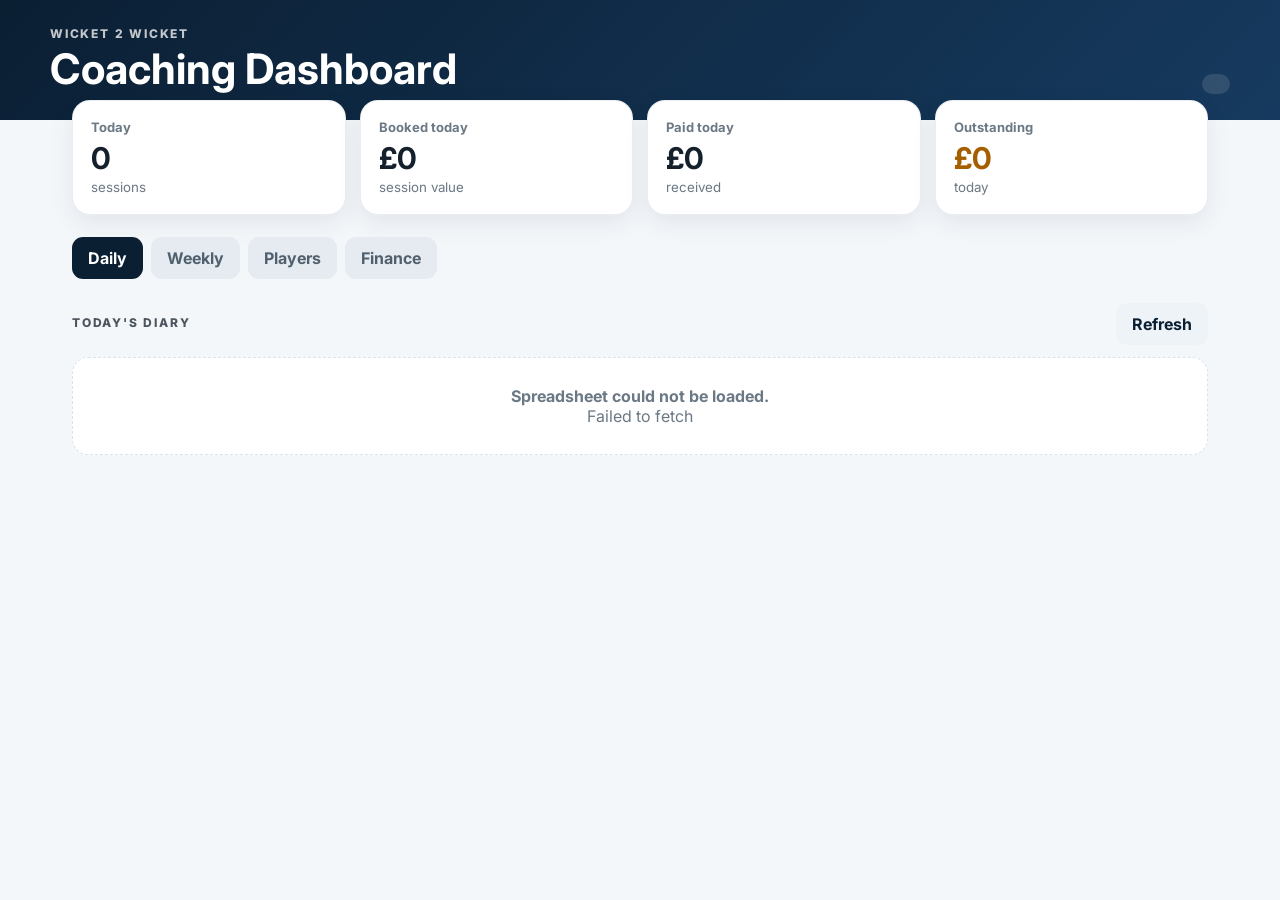
==== index.html @ f8f6a66c "Add files via upload" ====
<!DOCTYPE html>
<html lang="en">
<head>
  <meta charset="UTF-8" />
  <meta name="viewport" content="width=device-width, initial-scale=1.0" />
  <meta name="theme-color" content="#0b1f33" />
  <title>W2W Coaching</title>
  <link rel="preconnect" href="https://fonts.googleapis.com">
  <link rel="preconnect" href="https://fonts.gstatic.com" crossorigin>
  <link href="https://fonts.googleapis.com/css2?family=Inter:wght@400;500;600;700;800&display=swap" rel="stylesheet">
  <link rel="stylesheet" href="styles.css" />
</head>
<body>
  <header class="topbar">
    <div>
      <p class="eyebrow">WICKET 2 WICKET</p>
      <h1>Coaching Dashboard</h1>
    </div>
    <div class="today-pill" id="todayLabel"></div>
  </header>

  <main class="shell">
    <section class="stats-grid">
      <article class="stat-card"><span>Today</span><strong id="todaySessions">0</strong><small>sessions</small></article>
      <article class="stat-card"><span>Booked today</span><strong id="todayBooked">£0</strong><small>session value</small></article>
      <article class="stat-card"><span>Paid today</span><strong id="todayPaid">£0</strong><small>received</small></article>
      <article class="stat-card warning"><span>Outstanding</span><strong id="todayOutstanding">£0</strong><small>today</small></article>
    </section>

    <nav class="tabs" aria-label="Dashboard sections">
      <button class="tab active" data-view="day">Daily</button>
      <button class="tab" data-view="week">Weekly</button>
      <button class="tab" data-view="players">Players</button>
      <button class="tab" data-view="finance">Finance</button>
    </nav>

    <section id="dayView" class="view active">
      <div class="section-heading">
        <div><p class="eyebrow">TODAY'S DIARY</p><h2 id="dayHeading"></h2></div>
        <button class="ghost" id="refreshBtn">Refresh</button>
      </div>
      <div id="dayBookings" class="booking-list"></div>
    </section>

    <section id="weekView" class="view">
      <div class="section-heading"><div><p class="eyebrow">WEEKLY VIEW</p><h2>This week's coaching</h2></div></div>
      <div id="weekSummary" class="week-summary"></div>
      <div id="weekBookings" class="week-days"></div>
    </section>

    <section id="playersView" class="view">
      <div class="section-heading"><div><p class="eyebrow">PLAYER DATABASE</p><h2>Coaching notes</h2></div></div>
      <input id="playerSearch" class="search" placeholder="Search player..." />
      <div id="playersList" class="player-grid"></div>
    </section>

    <section id="financeView" class="view">
      <div class="section-heading"><div><p class="eyebrow">COACHING INCOME</p><h2>Money tracker</h2></div></div>
      <div class="finance-grid">
        <article class="money-card"><span>This week</span><strong id="weekIncome">£0</strong><small id="weekPaid"></small></article>
        <article class="money-card"><span>This month</span><strong id="monthIncome">£0</strong><small id="monthPaid"></small></article>
        <article class="money-card"><span>This year</span><strong id="yearIncome">£0</strong><small id="yearPaid"></small></article>
        <article class="money-card"><span>Outstanding</span><strong id="allOutstanding">£0</strong><small>unpaid bookings</small></article>
      </div>
      <div class="panel">
        <h3>Monthly income</h3>
        <div id="incomeBars" class="bars"></div>
      </div>
    </section>
  </main>

  <div class="modal" id="playerModal" aria-hidden="true">
    <div class="modal-card">
      <button class="modal-close" id="closeModal" aria-label="Close">×</button>
      <div id="playerModalContent"></div>
    </div>
  </div>

  <script src="config.js"></script>
  <script src="app.js"></script>
</body>
</html>
---- styles.css ----
:root{--navy:#0b1f33;--navy2:#163a5f;--sky:#eaf3fb;--green:#19734b;--amber:#a65f00;--red:#a63434;--ink:#14202b;--muted:#6b7885;--line:#dbe3ea;--white:#fff;--bg:#f4f7fa}
*{box-sizing:border-box}body{margin:0;font-family:Inter,system-ui,sans-serif;background:var(--bg);color:var(--ink)}button,input{font:inherit}.topbar{background:linear-gradient(135deg,var(--navy),var(--navy2));color:#fff;padding:26px max(20px,calc((100vw - 1180px)/2));display:flex;align-items:flex-end;justify-content:space-between;gap:20px}.topbar h1{margin:2px 0 0;font-size:clamp(26px,4vw,42px)}.eyebrow{margin:0;font-size:12px;font-weight:800;letter-spacing:.15em;opacity:.75}.today-pill{background:rgba(255,255,255,.12);padding:10px 14px;border-radius:999px;font-size:13px;font-weight:600}.shell{max-width:1180px;margin:auto;padding:22px}.stats-grid{display:grid;grid-template-columns:repeat(4,1fr);gap:14px;margin-top:-42px}.stat-card,.money-card,.panel{background:#fff;border:1px solid rgba(11,31,51,.08);border-radius:18px;box-shadow:0 8px 24px rgba(11,31,51,.08)}.stat-card{padding:18px}.stat-card span,.money-card span{display:block;color:var(--muted);font-size:13px;font-weight:700}.stat-card strong{display:block;font-size:30px;margin-top:5px}.stat-card small,.money-card small{color:var(--muted)}.stat-card.warning strong{color:var(--amber)}.tabs{display:flex;gap:8px;margin:22px 0;overflow:auto;padding-bottom:2px}.tab,.ghost{border:0;border-radius:11px;padding:11px 16px;font-weight:700;cursor:pointer}.tab{background:#e5ebf0;color:#50606f}.tab.active{background:var(--navy);color:#fff}.ghost{background:#edf3f7;color:var(--navy)}.view{display:none}.view.active{display:block}.section-heading{display:flex;justify-content:space-between;align-items:center;margin:20px 0 12px}.section-heading h2{margin:4px 0 0;font-size:23px}.booking-list,.week-days{display:grid;gap:10px}.booking{background:#fff;border:1px solid var(--line);border-radius:16px;padding:15px;display:grid;grid-template-columns:80px 1fr auto;gap:14px;align-items:center}.time{font-size:18px;font-weight:800;color:var(--navy)}.booking h3{margin:0 0 4px;font-size:17px}.meta{color:var(--muted);font-size:13px}.fee{text-align:right}.fee strong{display:block;font-size:17px}.badge{display:inline-block;margin-top:5px;padding:5px 9px;border-radius:999px;font-size:11px;font-weight:800}.paid{background:#e4f4ec;color:var(--green)}.unpaid{background:#fff0df;color:var(--amber)}.week-summary{display:grid;grid-template-columns:repeat(3,1fr);gap:10px;margin-bottom:16px}.summary-chip{background:var(--sky);border-radius:14px;padding:13px}.summary-chip strong{display:block;font-size:20px}.day-block{margin-bottom:18px}.day-block h3{margin:0 0 8px}.search{width:100%;padding:13px 15px;border:1px solid var(--line);border-radius:12px;margin-bottom:14px;background:#fff}.player-grid{display:grid;grid-template-columns:repeat(3,1fr);gap:12px}.player-card{background:#fff;border:1px solid var(--line);border-radius:16px;padding:16px;cursor:pointer}.player-card:hover{border-color:#9ab0c4}.player-card h3{margin:0 0 8px}.player-card p{margin:5px 0;color:var(--muted);font-size:13px}.finance-grid{display:grid;grid-template-columns:repeat(4,1fr);gap:12px}.money-card{padding:18px}.money-card strong{display:block;font-size:29px;margin:6px 0}.panel{padding:18px;margin-top:15px}.panel h3{margin-top:0}.bars{display:flex;align-items:flex-end;gap:10px;height:230px;border-bottom:1px solid var(--line);padding-top:15px}.bar-wrap{flex:1;text-align:center;font-size:11px;color:var(--muted)}.bar{background:var(--navy2);border-radius:8px 8px 0 0;min-height:3px;margin-bottom:7px;position:relative}.bar-value{position:absolute;top:-21px;width:100%;font-size:10px;font-weight:700;color:var(--ink)}.empty{background:#fff;border:1px dashed var(--line);padding:28px;border-radius:16px;text-align:center;color:var(--muted)}.modal{position:fixed;inset:0;background:rgba(5,18,30,.6);display:none;place-items:center;padding:20px;z-index:20}.modal.open{display:grid}.modal-card{background:#fff;border-radius:20px;max-width:650px;width:100%;max-height:88vh;overflow:auto;padding:24px;position:relative}.modal-close{position:absolute;right:12px;top:8px;background:none;border:0;font-size:30px;cursor:pointer}.note{border-left:3px solid var(--navy2);padding:10px 12px;margin:10px 0;background:#f6f9fb;border-radius:0 10px 10px 0}.note small{color:var(--muted)}
@media(max-width:800px){.stats-grid,.finance-grid{grid-template-columns:repeat(2,1fr)}.player-grid{grid-template-columns:1fr 1fr}.today-pill{display:none}.stats-grid{margin-top:-20px}.booking{grid-template-columns:68px 1fr}.fee{grid-column:2;text-align:left}.week-summary{grid-template-columns:1fr 1fr 1fr}}
@media(max-width:520px){.shell{padding:14px}.topbar{padding:22px 16px 32px}.stats-grid{gap:8px}.stat-card{padding:14px}.stat-card strong{font-size:25px}.player-grid{grid-template-columns:1fr}.booking{padding:13px}.finance-grid{grid-template-columns:1fr 1fr}.bars{gap:5px}.bar-value{display:none}}
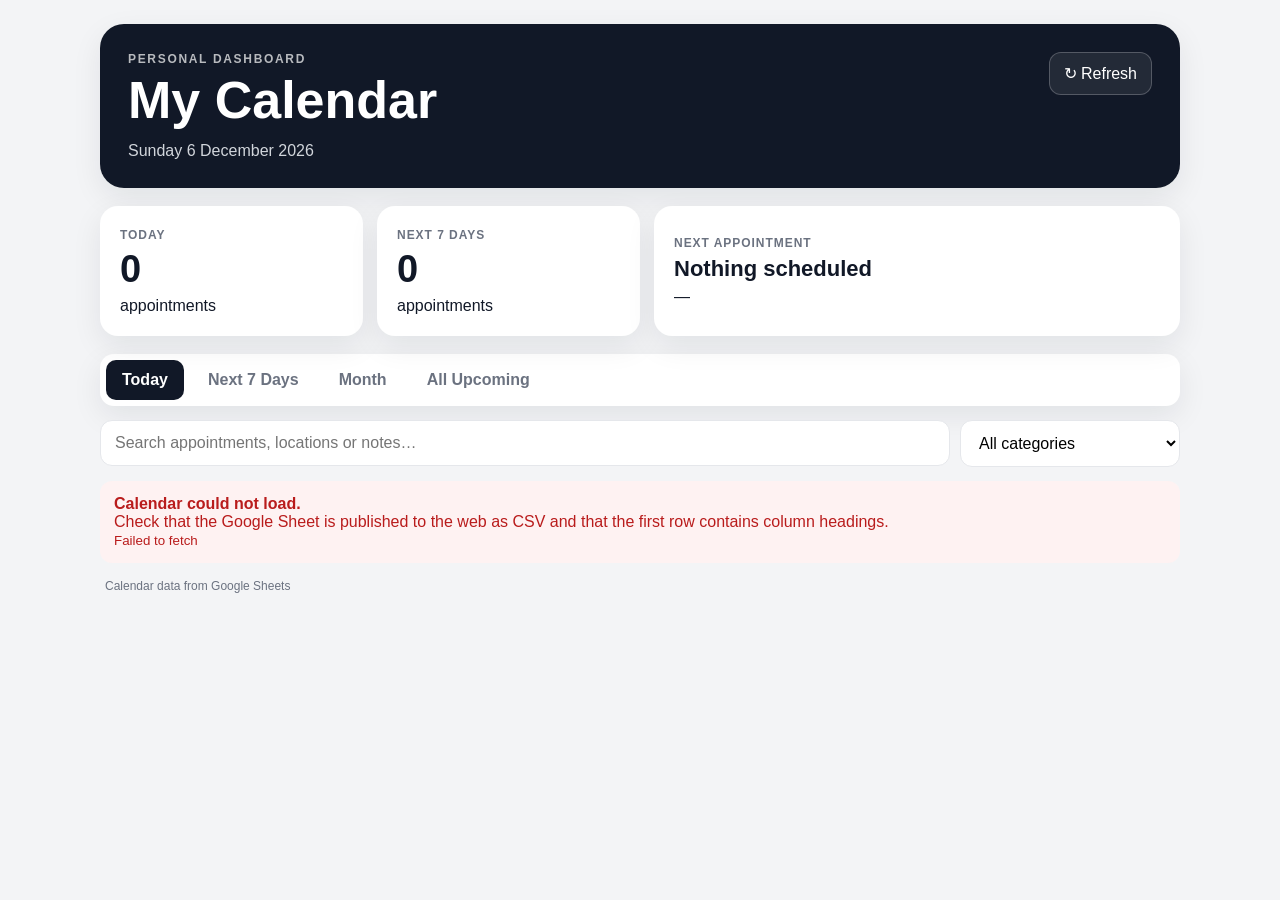
==== commit b6ce0349: "Add files via upload" ====
--- a/index.html
+++ b/index.html
@@ -1,82 +1,69 @@
-<!DOCTYPE html>
+<!doctype html>
 <html lang="en">
 <head>
-  <meta charset="UTF-8" />
-  <meta name="viewport" content="width=device-width, initial-scale=1.0" />
-  <meta name="theme-color" content="#0b1f33" />
-  <title>W2W Coaching</title>
-  <link rel="preconnect" href="https://fonts.googleapis.com">
-  <link rel="preconnect" href="https://fonts.gstatic.com" crossorigin>
-  <link href="https://fonts.googleapis.com/css2?family=Inter:wght@400;500;600;700;800&display=swap" rel="stylesheet">
-  <link rel="stylesheet" href="styles.css" />
+  <meta charset="utf-8">
+  <meta name="viewport" content="width=device-width, initial-scale=1">
+  <meta name="theme-color" content="#111827">
+  <title>My Calendar</title>
+  <link rel="stylesheet" href="styles.css">
 </head>
 <body>
-  <header class="topbar">
-    <div>
-      <p class="eyebrow">WICKET 2 WICKET</p>
-      <h1>Coaching Dashboard</h1>
-    </div>
-    <div class="today-pill" id="todayLabel"></div>
-  </header>
+  <div class="app-shell">
+    <header class="topbar">
+      <div>
+        <p class="eyebrow">PERSONAL DASHBOARD</p>
+        <h1>My Calendar</h1>
+        <p id="todayLabel" class="muted"></p>
+      </div>
+      <button id="refreshBtn" class="refresh-btn" type="button" aria-label="Refresh calendar">↻ Refresh</button>
+    </header>
 
-  <main class="shell">
-    <section class="stats-grid">
-      <article class="stat-card"><span>Today</span><strong id="todaySessions">0</strong><small>sessions</small></article>
-      <article class="stat-card"><span>Booked today</span><strong id="todayBooked">£0</strong><small>session value</small></article>
-      <article class="stat-card"><span>Paid today</span><strong id="todayPaid">£0</strong><small>received</small></article>
-      <article class="stat-card warning"><span>Outstanding</span><strong id="todayOutstanding">£0</strong><small>today</small></article>
-    </section>
+    <main>
+      <section class="stats" aria-label="Calendar summary">
+        <article class="stat-card">
+          <span class="stat-label">Today</span>
+          <strong id="todayCount">0</strong>
+          <span>appointments</span>
+        </article>
+        <article class="stat-card">
+          <span class="stat-label">Next 7 days</span>
+          <strong id="weekCount">0</strong>
+          <span>appointments</span>
+        </article>
+        <article class="stat-card next-card">
+          <span class="stat-label">Next appointment</span>
+          <strong id="nextTitle">Nothing scheduled</strong>
+          <span id="nextWhen">—</span>
+        </article>
+      </section>
 
-    <nav class="tabs" aria-label="Dashboard sections">
-      <button class="tab active" data-view="day">Daily</button>
-      <button class="tab" data-view="week">Weekly</button>
-      <button class="tab" data-view="players">Players</button>
-      <button class="tab" data-view="finance">Finance</button>
-    </nav>
+      <nav class="tabs" aria-label="Calendar views">
+        <button class="tab active" data-view="today">Today</button>
+        <button class="tab" data-view="week">Next 7 Days</button>
+        <button class="tab" data-view="month">Month</button>
+        <button class="tab" data-view="all">All Upcoming</button>
+      </nav>
 
-    <section id="dayView" class="view active">
-      <div class="section-heading">
-        <div><p class="eyebrow">TODAY'S DIARY</p><h2 id="dayHeading"></h2></div>
-        <button class="ghost" id="refreshBtn">Refresh</button>
-      </div>
-      <div id="dayBookings" class="booking-list"></div>
-    </section>
+      <section class="toolbar">
+        <label class="search-wrap">
+          <span class="sr-only">Search appointments</span>
+          <input id="searchInput" type="search" placeholder="Search appointments, locations or notes…">
+        </label>
+        <select id="categoryFilter" aria-label="Filter by category">
+          <option value="">All categories</option>
+        </select>
+      </section>
 
-    <section id="weekView" class="view">
-      <div class="section-heading"><div><p class="eyebrow">WEEKLY VIEW</p><h2>This week's coaching</h2></div></div>
-      <div id="weekSummary" class="week-summary"></div>
-      <div id="weekBookings" class="week-days"></div>
-    </section>
+      <section id="status" class="status">Loading calendar…</section>
+      <section id="calendarList" class="calendar-list" aria-live="polite"></section>
+    </main>
 
-    <section id="playersView" class="view">
-      <div class="section-heading"><div><p class="eyebrow">PLAYER DATABASE</p><h2>Coaching notes</h2></div></div>
-      <input id="playerSearch" class="search" placeholder="Search player..." />
-      <div id="playersList" class="player-grid"></div>
-    </section>
-
-    <section id="financeView" class="view">
-      <div class="section-heading"><div><p class="eyebrow">COACHING INCOME</p><h2>Money tracker</h2></div></div>
-      <div class="finance-grid">
-        <article class="money-card"><span>This week</span><strong id="weekIncome">£0</strong><small id="weekPaid"></small></article>
-        <article class="money-card"><span>This month</span><strong id="monthIncome">£0</strong><small id="monthPaid"></small></article>
-        <article class="money-card"><span>This year</span><strong id="yearIncome">£0</strong><small id="yearPaid"></small></article>
-        <article class="money-card"><span>Outstanding</span><strong id="allOutstanding">£0</strong><small>unpaid bookings</small></article>
-      </div>
-      <div class="panel">
-        <h3>Monthly income</h3>
-        <div id="incomeBars" class="bars"></div>
-      </div>
-    </section>
-  </main>
-
-  <div class="modal" id="playerModal" aria-hidden="true">
-    <div class="modal-card">
-      <button class="modal-close" id="closeModal" aria-label="Close">×</button>
-      <div id="playerModalContent"></div>
-    </div>
+    <footer>
+      <span>Calendar data from Google Sheets</span>
+      <span id="lastUpdated"></span>
+    </footer>
   </div>
 
-  <script src="config.js"></script>
   <script src="app.js"></script>
 </body>
 </html>
--- a/styles.css
+++ b/styles.css
@@ -1,4 +1,286 @@
-:root{--navy:#0b1f33;--navy2:#163a5f;--sky:#eaf3fb;--green:#19734b;--amber:#a65f00;--red:#a63434;--ink:#14202b;--muted:#6b7885;--line:#dbe3ea;--white:#fff;--bg:#f4f7fa}
-*{box-sizing:border-box}body{margin:0;font-family:Inter,system-ui,sans-serif;background:var(--bg);color:var(--ink)}button,input{font:inherit}.topbar{background:linear-gradient(135deg,var(--navy),var(--navy2));color:#fff;padding:26px max(20px,calc((100vw - 1180px)/2));display:flex;align-items:flex-end;justify-content:space-between;gap:20px}.topbar h1{margin:2px 0 0;font-size:clamp(26px,4vw,42px)}.eyebrow{margin:0;font-size:12px;font-weight:800;letter-spacing:.15em;opacity:.75}.today-pill{background:rgba(255,255,255,.12);padding:10px 14px;border-radius:999px;font-size:13px;font-weight:600}.shell{max-width:1180px;margin:auto;padding:22px}.stats-grid{display:grid;grid-template-columns:repeat(4,1fr);gap:14px;margin-top:-42px}.stat-card,.money-card,.panel{background:#fff;border:1px solid rgba(11,31,51,.08);border-radius:18px;box-shadow:0 8px 24px rgba(11,31,51,.08)}.stat-card{padding:18px}.stat-card span,.money-card span{display:block;color:var(--muted);font-size:13px;font-weight:700}.stat-card strong{display:block;font-size:30px;margin-top:5px}.stat-card small,.money-card small{color:var(--muted)}.stat-card.warning strong{color:var(--amber)}.tabs{display:flex;gap:8px;margin:22px 0;overflow:auto;padding-bottom:2px}.tab,.ghost{border:0;border-radius:11px;padding:11px 16px;font-weight:700;cursor:pointer}.tab{background:#e5ebf0;color:#50606f}.tab.active{background:var(--navy);color:#fff}.ghost{background:#edf3f7;color:var(--navy)}.view{display:none}.view.active{display:block}.section-heading{display:flex;justify-content:space-between;align-items:center;margin:20px 0 12px}.section-heading h2{margin:4px 0 0;font-size:23px}.booking-list,.week-days{display:grid;gap:10px}.booking{background:#fff;border:1px solid var(--line);border-radius:16px;padding:15px;display:grid;grid-template-columns:80px 1fr auto;gap:14px;align-items:center}.time{font-size:18px;font-weight:800;color:var(--navy)}.booking h3{margin:0 0 4px;font-size:17px}.meta{color:var(--muted);font-size:13px}.fee{text-align:right}.fee strong{display:block;font-size:17px}.badge{display:inline-block;margin-top:5px;padding:5px 9px;border-radius:999px;font-size:11px;font-weight:800}.paid{background:#e4f4ec;color:var(--green)}.unpaid{background:#fff0df;color:var(--amber)}.week-summary{display:grid;grid-template-columns:repeat(3,1fr);gap:10px;margin-bottom:16px}.summary-chip{background:var(--sky);border-radius:14px;padding:13px}.summary-chip strong{display:block;font-size:20px}.day-block{margin-bottom:18px}.day-block h3{margin:0 0 8px}.search{width:100%;padding:13px 15px;border:1px solid var(--line);border-radius:12px;margin-bottom:14px;background:#fff}.player-grid{display:grid;grid-template-columns:repeat(3,1fr);gap:12px}.player-card{background:#fff;border:1px solid var(--line);border-radius:16px;padding:16px;cursor:pointer}.player-card:hover{border-color:#9ab0c4}.player-card h3{margin:0 0 8px}.player-card p{margin:5px 0;color:var(--muted);font-size:13px}.finance-grid{display:grid;grid-template-columns:repeat(4,1fr);gap:12px}.money-card{padding:18px}.money-card strong{display:block;font-size:29px;margin:6px 0}.panel{padding:18px;margin-top:15px}.panel h3{margin-top:0}.bars{display:flex;align-items:flex-end;gap:10px;height:230px;border-bottom:1px solid var(--line);padding-top:15px}.bar-wrap{flex:1;text-align:center;font-size:11px;color:var(--muted)}.bar{background:var(--navy2);border-radius:8px 8px 0 0;min-height:3px;margin-bottom:7px;position:relative}.bar-value{position:absolute;top:-21px;width:100%;font-size:10px;font-weight:700;color:var(--ink)}.empty{background:#fff;border:1px dashed var(--line);padding:28px;border-radius:16px;text-align:center;color:var(--muted)}.modal{position:fixed;inset:0;background:rgba(5,18,30,.6);display:none;place-items:center;padding:20px;z-index:20}.modal.open{display:grid}.modal-card{background:#fff;border-radius:20px;max-width:650px;width:100%;max-height:88vh;overflow:auto;padding:24px;position:relative}.modal-close{position:absolute;right:12px;top:8px;background:none;border:0;font-size:30px;cursor:pointer}.note{border-left:3px solid var(--navy2);padding:10px 12px;margin:10px 0;background:#f6f9fb;border-radius:0 10px 10px 0}.note small{color:var(--muted)}
-@media(max-width:800px){.stats-grid,.finance-grid{grid-template-columns:repeat(2,1fr)}.player-grid{grid-template-columns:1fr 1fr}.today-pill{display:none}.stats-grid{margin-top:-20px}.booking{grid-template-columns:68px 1fr}.fee{grid-column:2;text-align:left}.week-summary{grid-template-columns:1fr 1fr 1fr}}
-@media(max-width:520px){.shell{padding:14px}.topbar{padding:22px 16px 32px}.stats-grid{gap:8px}.stat-card{padding:14px}.stat-card strong{font-size:25px}.player-grid{grid-template-columns:1fr}.booking{padding:13px}.finance-grid{grid-template-columns:1fr 1fr}.bars{gap:5px}.bar-value{display:none}}
+
+:root {
+  --bg: #f3f4f6;
+  --surface: #ffffff;
+  --surface-dark: #111827;
+  --text: #111827;
+  --muted: #6b7280;
+  --line: #e5e7eb;
+  --accent: #2563eb;
+  --accent-soft: #dbeafe;
+  --danger: #b91c1c;
+  --shadow: 0 10px 30px rgba(17,24,39,.08);
+  --radius: 18px;
+}
+
+* { box-sizing: border-box; }
+
+body {
+  margin: 0;
+  font-family: Arial, Helvetica, sans-serif;
+  background: var(--bg);
+  color: var(--text);
+}
+
+button, input, select { font: inherit; }
+
+.app-shell {
+  width: min(1080px, calc(100% - 28px));
+  margin: 24px auto;
+}
+
+.topbar {
+  background: var(--surface-dark);
+  color: white;
+  border-radius: 24px;
+  padding: 28px;
+  display: flex;
+  justify-content: space-between;
+  align-items: flex-start;
+  gap: 20px;
+  box-shadow: var(--shadow);
+}
+
+.eyebrow {
+  margin: 0 0 8px;
+  font-size: 12px;
+  letter-spacing: .14em;
+  font-weight: 700;
+  opacity: .7;
+}
+
+h1 {
+  margin: 0;
+  font-size: clamp(32px, 5vw, 52px);
+  line-height: 1;
+}
+
+.muted { color: #d1d5db; margin-bottom: 0; }
+
+.refresh-btn {
+  border: 1px solid rgba(255,255,255,.22);
+  background: rgba(255,255,255,.08);
+  color: white;
+  padding: 11px 14px;
+  border-radius: 12px;
+  cursor: pointer;
+}
+
+.refresh-btn:hover { background: rgba(255,255,255,.15); }
+
+.stats {
+  margin: 18px 0;
+  display: grid;
+  grid-template-columns: 1fr 1fr 2fr;
+  gap: 14px;
+}
+
+.stat-card {
+  background: var(--surface);
+  border-radius: var(--radius);
+  padding: 20px;
+  box-shadow: var(--shadow);
+  min-height: 130px;
+  display: flex;
+  flex-direction: column;
+  justify-content: center;
+}
+
+.stat-card strong {
+  font-size: 38px;
+  margin: 6px 0;
+}
+
+.next-card strong { font-size: 22px; }
+
+.stat-label {
+  text-transform: uppercase;
+  letter-spacing: .08em;
+  color: var(--muted);
+  font-size: 12px;
+  font-weight: 700;
+}
+
+.tabs {
+  display: flex;
+  overflow-x: auto;
+  gap: 8px;
+  padding: 6px;
+  background: white;
+  border-radius: 14px;
+  box-shadow: var(--shadow);
+}
+
+.tab {
+  white-space: nowrap;
+  border: 0;
+  background: transparent;
+  color: var(--muted);
+  padding: 11px 16px;
+  border-radius: 10px;
+  cursor: pointer;
+  font-weight: 700;
+}
+
+.tab.active {
+  background: var(--surface-dark);
+  color: white;
+}
+
+.toolbar {
+  display: grid;
+  grid-template-columns: 1fr 220px;
+  gap: 10px;
+  margin: 14px 0;
+}
+
+input, select {
+  width: 100%;
+  border: 1px solid var(--line);
+  background: white;
+  border-radius: 12px;
+  padding: 13px 14px;
+  outline: none;
+}
+
+input:focus, select:focus {
+  border-color: var(--accent);
+  box-shadow: 0 0 0 3px var(--accent-soft);
+}
+
+.status {
+  color: var(--muted);
+  padding: 18px 4px 8px;
+}
+
+.status.error {
+  color: var(--danger);
+  background: #fef2f2;
+  border-radius: 12px;
+  padding: 14px;
+  margin-top: 14px;
+}
+
+.calendar-list {
+  display: grid;
+  gap: 18px;
+}
+
+.day-group {
+  background: var(--surface);
+  border-radius: var(--radius);
+  box-shadow: var(--shadow);
+  overflow: hidden;
+}
+
+.day-heading {
+  display: flex;
+  justify-content: space-between;
+  gap: 14px;
+  padding: 16px 18px;
+  border-bottom: 1px solid var(--line);
+  background: #fafafa;
+}
+
+.day-heading h2 {
+  margin: 0;
+  font-size: 19px;
+}
+
+.day-heading span { color: var(--muted); }
+
+.event {
+  display: grid;
+  grid-template-columns: 92px 1fr auto;
+  gap: 16px;
+  padding: 17px 18px;
+  border-bottom: 1px solid var(--line);
+}
+
+.event:last-child { border-bottom: 0; }
+
+.event-time {
+  font-weight: 700;
+  font-size: 16px;
+}
+
+.event-title {
+  margin: 0 0 5px;
+  font-size: 18px;
+}
+
+.event-meta, .event-notes {
+  margin: 3px 0 0;
+  color: var(--muted);
+  font-size: 14px;
+  line-height: 1.45;
+}
+
+.category {
+  align-self: start;
+  display: inline-flex;
+  background: var(--accent-soft);
+  color: #1d4ed8;
+  font-size: 12px;
+  font-weight: 700;
+  border-radius: 999px;
+  padding: 6px 9px;
+}
+
+.empty {
+  text-align: center;
+  background: white;
+  border-radius: var(--radius);
+  padding: 44px 20px;
+  color: var(--muted);
+  box-shadow: var(--shadow);
+}
+
+footer {
+  display: flex;
+  justify-content: space-between;
+  gap: 10px;
+  color: var(--muted);
+  font-size: 12px;
+  padding: 16px 5px 30px;
+}
+
+.sr-only {
+  position: absolute;
+  width: 1px;
+  height: 1px;
+  padding: 0;
+  margin: -1px;
+  overflow: hidden;
+  clip: rect(0,0,0,0);
+  white-space: nowrap;
+  border: 0;
+}
+
+@media (max-width: 720px) {
+  .app-shell {
+    width: min(100% - 18px, 1080px);
+    margin-top: 9px;
+  }
+
+  .topbar { padding: 22px 18px; border-radius: 18px; }
+
+  .stats {
+    grid-template-columns: 1fr 1fr;
+  }
+
+  .next-card { grid-column: 1 / -1; }
+
+  .toolbar { grid-template-columns: 1fr; }
+
+  .event {
+    grid-template-columns: 72px 1fr;
+  }
+
+  .category {
+    grid-column: 2;
+    justify-self: start;
+  }
+
+  footer { flex-direction: column; }
+}
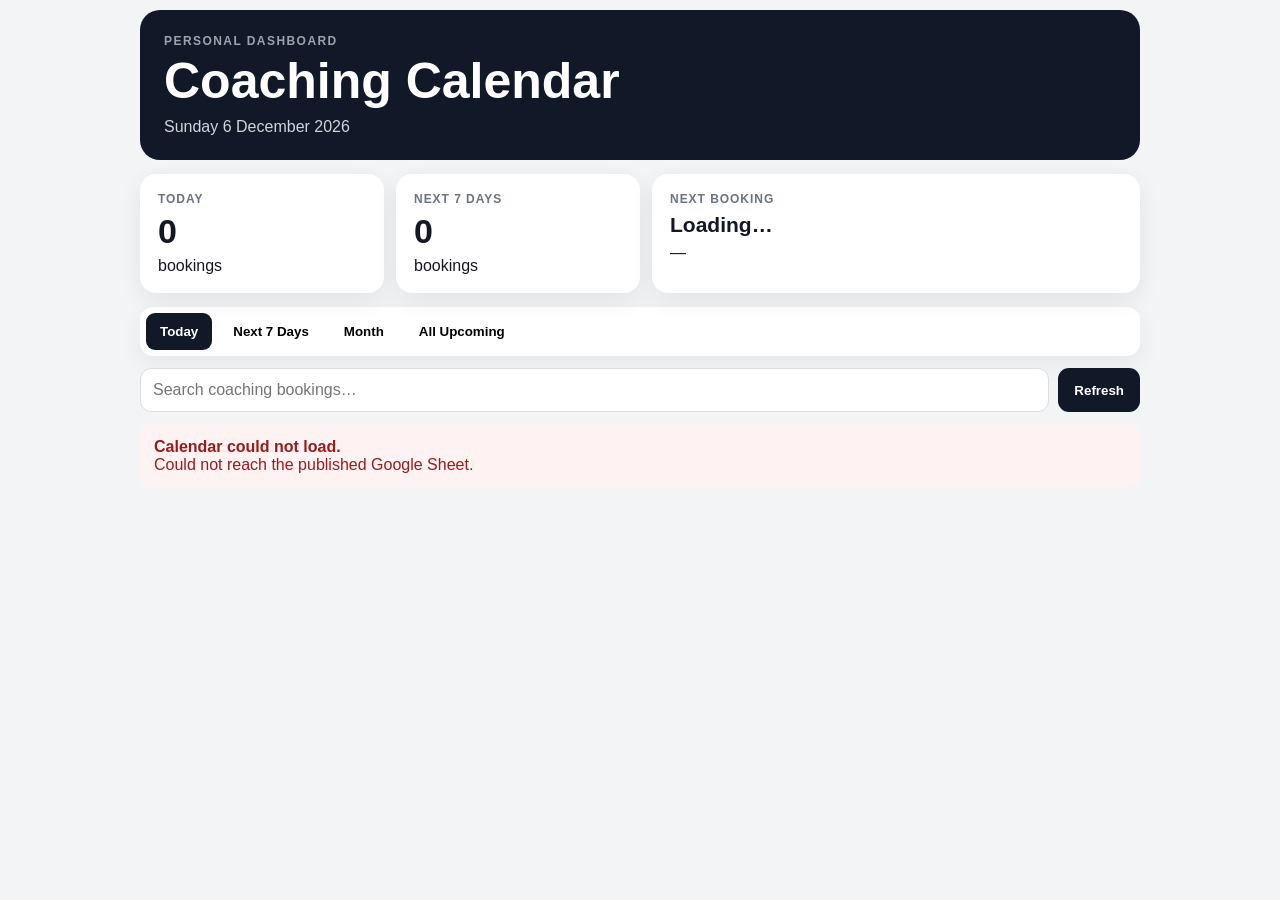
==== commit 2f633a1c: "Rename index(20260908-004059).html to index.html" ====
--- a/index.html
+++ b/index.html
@@ -1,69 +1,219 @@
 <!doctype html>
 <html lang="en">
 <head>
-  <meta charset="utf-8">
-  <meta name="viewport" content="width=device-width, initial-scale=1">
-  <meta name="theme-color" content="#111827">
-  <title>My Calendar</title>
-  <link rel="stylesheet" href="styles.css">
+<meta charset="utf-8">
+<meta name="viewport" content="width=device-width,initial-scale=1">
+<meta name="theme-color" content="#111827">
+<title>Coaching Calendar</title>
+<style>
+*{box-sizing:border-box}
+body{margin:0;background:#f3f4f6;color:#111827;font-family:Arial,Helvetica,sans-serif}
+.wrap{width:min(1000px,calc(100% - 20px));margin:10px auto 40px}
+header{background:#111827;color:white;padding:24px;border-radius:20px}
+header h1{margin:4px 0;font-size:clamp(32px,6vw,50px)}
+header p{margin:8px 0 0;color:#d1d5db}
+.topline{font-size:12px;letter-spacing:.12em;font-weight:bold;color:#9ca3af}
+.cards{display:grid;grid-template-columns:1fr 1fr 2fr;gap:12px;margin:14px 0}
+.card{background:white;border-radius:16px;padding:18px;box-shadow:0 7px 24px rgba(0,0,0,.07)}
+.label{font-size:12px;text-transform:uppercase;letter-spacing:.08em;color:#6b7280;font-weight:bold}
+.big{font-size:34px;font-weight:bold;margin:6px 0}
+.next{font-size:21px;font-weight:bold;margin:7px 0}
+.tabs{display:flex;gap:7px;overflow:auto;background:white;padding:6px;border-radius:13px;box-shadow:0 7px 24px rgba(0,0,0,.06)}
+.tabs button{border:0;background:transparent;padding:11px 14px;border-radius:9px;font-weight:bold;white-space:nowrap;cursor:pointer}
+.tabs button.active{background:#111827;color:white}
+.controls{display:flex;gap:9px;margin:12px 0}
+.controls input{flex:1;padding:12px;border:1px solid #ddd;border-radius:11px;font-size:16px}
+.controls button{padding:12px 16px;border:0;border-radius:11px;background:#111827;color:white;font-weight:bold;cursor:pointer}
+#status{padding:12px 4px;color:#6b7280}
+#status.error{background:#fef2f2;color:#991b1b;padding:14px;border-radius:12px}
+.day{background:white;border-radius:16px;overflow:hidden;margin:13px 0;box-shadow:0 7px 24px rgba(0,0,0,.07)}
+.dayhead{padding:14px 17px;background:#fafafa;border-bottom:1px solid #e5e7eb;display:flex;justify-content:space-between;gap:10px}
+.dayhead h2{margin:0;font-size:19px}
+.dayhead span{color:#6b7280}
+.booking{display:grid;grid-template-columns:85px 1fr auto;gap:14px;padding:16px 17px;border-bottom:1px solid #e5e7eb}
+.booking:last-child{border-bottom:0}
+.time{font-weight:bold;font-size:17px}
+.name{font-size:18px;font-weight:bold}
+.sub{color:#6b7280;font-size:13px;margin-top:4px}
+.tag{background:#dbeafe;color:#1d4ed8;padding:6px 9px;border-radius:999px;font-size:12px;font-weight:bold;height:max-content}
+.empty{background:white;text-align:center;padding:40px 15px;border-radius:16px;color:#6b7280}
+footer{color:#6b7280;font-size:12px;padding:12px 4px}
+@media(max-width:650px){
+ .cards{grid-template-columns:1fr 1fr}
+ .cards .card:last-child{grid-column:1/-1}
+ .booking{grid-template-columns:68px 1fr}
+ .tag{grid-column:2;justify-self:start}
+ .controls{flex-direction:column}
+}
+</style>
 </head>
 <body>
-  <div class="app-shell">
-    <header class="topbar">
-      <div>
-        <p class="eyebrow">PERSONAL DASHBOARD</p>
-        <h1>My Calendar</h1>
-        <p id="todayLabel" class="muted"></p>
-      </div>
-      <button id="refreshBtn" class="refresh-btn" type="button" aria-label="Refresh calendar">↻ Refresh</button>
-    </header>
-
-    <main>
-      <section class="stats" aria-label="Calendar summary">
-        <article class="stat-card">
-          <span class="stat-label">Today</span>
-          <strong id="todayCount">0</strong>
-          <span>appointments</span>
-        </article>
-        <article class="stat-card">
-          <span class="stat-label">Next 7 days</span>
-          <strong id="weekCount">0</strong>
-          <span>appointments</span>
-        </article>
-        <article class="stat-card next-card">
-          <span class="stat-label">Next appointment</span>
-          <strong id="nextTitle">Nothing scheduled</strong>
-          <span id="nextWhen">—</span>
-        </article>
-      </section>
-
-      <nav class="tabs" aria-label="Calendar views">
-        <button class="tab active" data-view="today">Today</button>
-        <button class="tab" data-view="week">Next 7 Days</button>
-        <button class="tab" data-view="month">Month</button>
-        <button class="tab" data-view="all">All Upcoming</button>
-      </nav>
-
-      <section class="toolbar">
-        <label class="search-wrap">
-          <span class="sr-only">Search appointments</span>
-          <input id="searchInput" type="search" placeholder="Search appointments, locations or notes…">
-        </label>
-        <select id="categoryFilter" aria-label="Filter by category">
-          <option value="">All categories</option>
-        </select>
-      </section>
-
-      <section id="status" class="status">Loading calendar…</section>
-      <section id="calendarList" class="calendar-list" aria-live="polite"></section>
-    </main>
-
-    <footer>
-      <span>Calendar data from Google Sheets</span>
-      <span id="lastUpdated"></span>
-    </footer>
-  </div>
-
-  <script src="app.js"></script>
+<div class="wrap">
+<header>
+<div class="topline">PERSONAL DASHBOARD</div>
+<h1>Coaching Calendar</h1>
+<p id="todayLabel"></p>
+</header>
+
+<section class="cards">
+<div class="card"><div class="label">Today</div><div id="todayCount" class="big">0</div><div>bookings</div></div>
+<div class="card"><div class="label">Next 7 days</div><div id="weekCount" class="big">0</div><div>bookings</div></div>
+<div class="card"><div class="label">Next booking</div><div id="nextName" class="next">Loading…</div><div id="nextWhen">—</div></div>
+</section>
+
+<nav class="tabs">
+<button class="active" data-view="today">Today</button>
+<button data-view="week">Next 7 Days</button>
+<button data-view="month">Month</button>
+<button data-view="all">All Upcoming</button>
+</nav>
+
+<div class="controls">
+<input id="search" type="search" placeholder="Search coaching bookings…">
+<button id="refresh">Refresh</button>
+</div>
+
+<div id="status">Loading coaching calendar…</div>
+<main id="list"></main>
+<footer id="updated"></footer>
+</div>
+
+<script>
+const PUBLISHED_ID = '2PACX-1vS9TNj5LT4xQbMo_EQXt13u-YZzNaBQ9jZyhVsGffMmdvqjNG7PQKIvlnw00ptSZhwc9c5CNvoJn-xB';
+const GID = '0';
+let events = [];
+let view = 'today';
+
+const $ = id => document.getElementById(id);
+
+function esc(v){
+ return String(v??'').replace(/[&<>"']/g,c=>({'&':'&amp;','<':'&lt;','>':'&gt;','"':'&quot;',"'":'&#039;'}[c]));
+}
+function sod(d){return new Date(d.getFullYear(),d.getMonth(),d.getDate())}
+function same(a,b){return a.getFullYear()===b.getFullYear()&&a.getMonth()===b.getMonth()&&a.getDate()===b.getDate()}
+function parseDate(s,t){
+ const m=String(s).trim().match(/^(\d{1,2})[\/\-.](\d{1,2})[\/\-.](\d{2,4})$/);
+ if(!m)return null;
+ let y=+m[3]; if(y<100)y+=2000;
+ let h=0,mi=0; const tm=String(t).match(/^(\d{1,2}):(\d{2})$/);
+ if(tm){h=+tm[1];mi=+tm[2]}
+ return new Date(y,+m[2]-1,+m[1],h,mi);
+}
+function cv(c){
+ if(!c)return '';
+ if(c.f!==undefined&&c.f!==null)return String(c.f).trim();
+ if(c.v!==undefined&&c.v!==null)return String(c.v).trim();
+ return '';
+}
+function ftime(e){return e.date.toLocaleTimeString('en-GB',{hour:'2-digit',minute:'2-digit'})}
+
+function tableToEvents(table){
+ if(!table||!table.cols||!table.rows)return [];
+ let slots=[];
+ table.cols.forEach((c,i)=>{
+   const x=String(c.label||'').trim();
+   if(i>0&&/^\d{1,2}:\d{2}$/.test(x))slots.push({i,time:x});
+ });
+ let rows=table.rows;
+ if(!slots.length&&rows.length){
+   (rows[0].c||[]).forEach((c,i)=>{
+     const x=cv(c);
+     if(i>0&&/^\d{1,2}:\d{2}$/.test(x))slots.push({i,time:x});
+   });
+   if(slots.length)rows=rows.slice(1);
+ }
+ let out=[];
+ rows.forEach((r,ri)=>{
+   const cells=r.c||[];
+   const ds=cv(cells[0]);
+   if(!ds)return;
+   slots.forEach(s=>{
+     const name=cv(cells[s.i]);
+     if(!name)return;
+     const date=parseDate(ds,s.time);
+     if(date)out.push({date,name,time:s.time,id:ri+'-'+s.i});
+   });
+ });
+ return out.sort((a,b)=>a.date-b.date);
+}
+
+window.sheetLoaded=function(resp){
+ try{
+   if(!resp||resp.status==='error')throw new Error('Google returned an error while loading the published sheet.');
+   events=tableToEvents(resp.table);
+   if(!events.length)throw new Error('The sheet loaded but no bookings were recognised.');
+   summary(); render();
+   $('updated').textContent='Last refreshed '+new Date().toLocaleTimeString('en-GB',{hour:'2-digit',minute:'2-digit'});
+   $('status').textContent='';
+   $('status').className='';
+ }catch(e){showError(e.message)}
+};
+
+function showError(msg){
+ $('status').className='error';
+ $('status').innerHTML='<strong>Calendar could not load.</strong><br>'+esc(msg);
+ $('list').innerHTML='';
+}
+
+function load(){
+ $('status').className='';
+ $('status').textContent='Loading coaching calendar…';
+ const old=$('sheetScript'); if(old)old.remove();
+ const s=document.createElement('script');
+ s.id='sheetScript';
+ s.src='https://docs.google.com/spreadsheets/d/e/'+PUBLISHED_ID+'/gviz/tq?gid='+GID+'&tqx=responseHandler:sheetLoaded&t='+Date.now();
+ s.onerror=()=>showError('Could not reach the published Google Sheet.');
+ document.head.appendChild(s);
+}
+
+function summary(){
+ const now=new Date(),today=sod(now),end=new Date(today);end.setDate(end.getDate()+7);
+ const up=events.filter(e=>e.date>=today);
+ $('todayCount').textContent=up.filter(e=>same(e.date,today)).length;
+ $('weekCount').textContent=up.filter(e=>e.date<end).length;
+ const n=events.find(e=>e.date>=now)||up[0];
+ if(n){
+   $('nextName').textContent=n.name;
+   $('nextWhen').textContent=n.date.toLocaleDateString('en-GB',{weekday:'short',day:'numeric',month:'short'})+' • '+ftime(n);
+ }else{$('nextName').textContent='Nothing scheduled';$('nextWhen').textContent='—'}
+}
+
+function selected(){
+ const today=sod(new Date());
+ let x=events.filter(e=>e.date>=today);
+ if(view==='today')x=x.filter(e=>same(e.date,today));
+ if(view==='week'){const end=new Date(today);end.setDate(end.getDate()+7);x=x.filter(e=>e.date<end)}
+ if(view==='month')x=x.filter(e=>e.date.getMonth()===today.getMonth()&&e.date.getFullYear()===today.getFullYear());
+ const q=$('search').value.trim().toLowerCase();
+ if(q)x=x.filter(e=>e.name.toLowerCase().includes(q));
+ return x;
+}
+
+function render(){
+ const x=selected();
+ if(!x.length){$('list').innerHTML='<div class="empty">No coaching bookings found for this view.</div>';return}
+ const groups={};
+ x.forEach(e=>{
+   const k=e.date.getFullYear()+'-'+e.date.getMonth()+'-'+e.date.getDate();
+   (groups[k]??=[]).push(e);
+ });
+ $('list').innerHTML=Object.values(groups).map(day=>{
+   const d=day[0].date;
+   const heading=d.toLocaleDateString('en-GB',{weekday:'long',day:'numeric',month:'long',year:'numeric'});
+   return '<section class="day"><div class="dayhead"><h2>'+esc(heading)+'</h2><span>'+day.length+' '+(day.length===1?'booking':'bookings')+'</span></div>'+
+   day.map(e=>'<div class="booking"><div class="time">'+esc(ftime(e))+'</div><div><div class="name">'+esc(e.name)+'</div><div class="sub">Coaching appointment</div></div><div class="tag">Coaching</div></div>').join('')+
+   '</section>';
+ }).join('');
+}
+
+document.querySelectorAll('.tabs button').forEach(b=>b.onclick=()=>{
+ document.querySelectorAll('.tabs button').forEach(x=>x.classList.remove('active'));
+ b.classList.add('active');view=b.dataset.view;render();
+});
+$('search').oninput=render;
+$('refresh').onclick=load;
+$('todayLabel').textContent=new Date().toLocaleDateString('en-GB',{weekday:'long',day:'numeric',month:'long',year:'numeric'});
+load();
+</script>
 </body>
 </html>
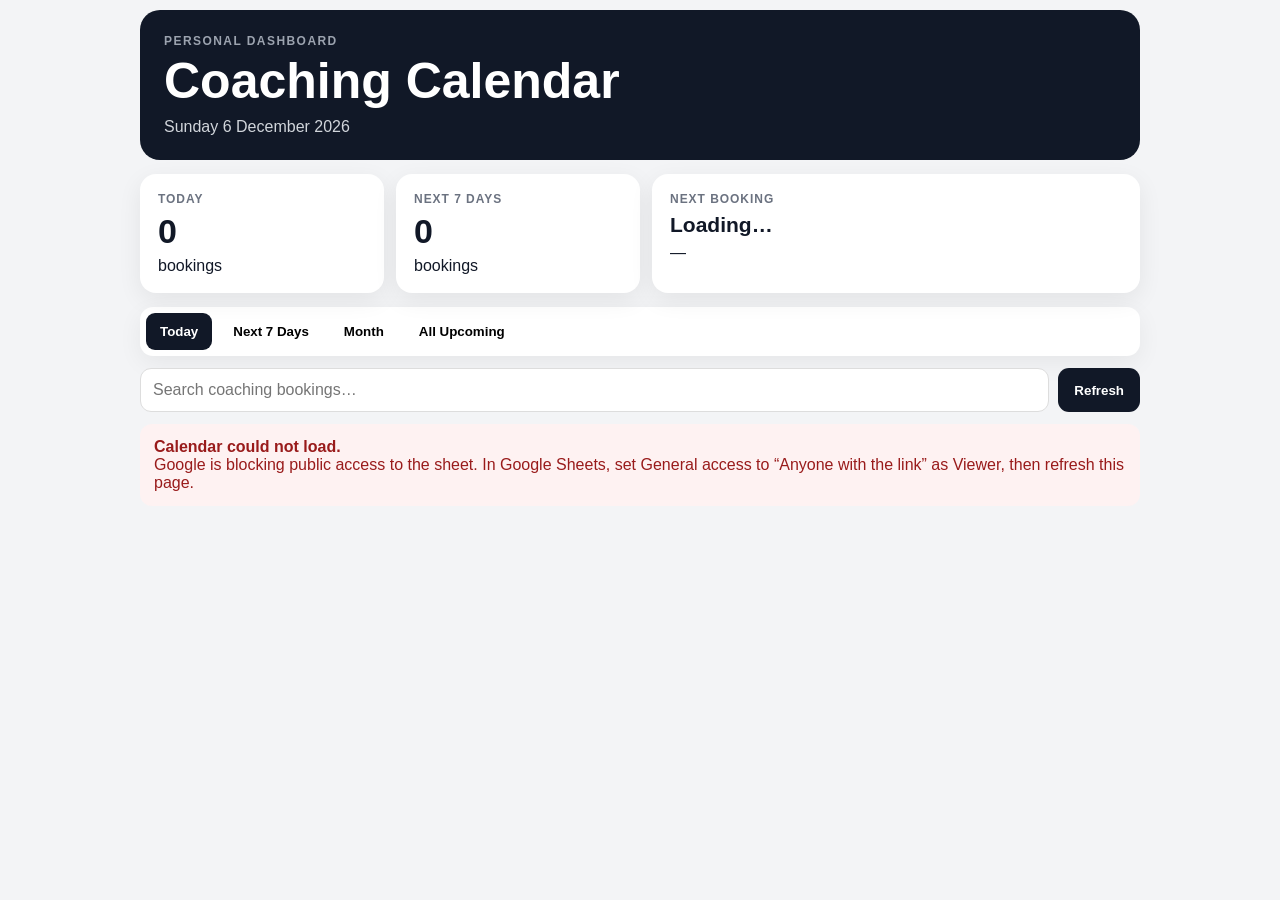
==== commit be6001ef: "Rename index(20260908-004751).html to index.html" ====
--- a/index.html
+++ b/index.html
@@ -79,10 +79,14 @@
 </div>
 
 <script>
+const SHEET_ID = '1D-uFbY6d26T9OmQKG1p1aCCh88eHiELgLUv8jtM2WYY';
 const PUBLISHED_ID = '2PACX-1vS9TNj5LT4xQbMo_EQXt13u-YZzNaBQ9jZyhVsGffMmdvqjNG7PQKIvlnw00ptSZhwc9c5CNvoJn-xB';
 const GID = '0';
+
 let events = [];
 let view = 'today';
+let attempt = 0;
+let timeoutHandle = null;
 
 const $ = id => document.getElementById(id);
 
@@ -102,7 +106,10 @@
 function cv(c){
  if(!c)return '';
  if(c.f!==undefined&&c.f!==null)return String(c.f).trim();
- if(c.v!==undefined&&c.v!==null)return String(c.v).trim();
+ if(c.v!==undefined&&c.v!==null){
+   if(c.v instanceof Date) return c.v.toLocaleDateString('en-GB');
+   return String(c.v).trim();
+ }
  return '';
 }
 function ftime(e){return e.date.toLocaleTimeString('en-GB',{hour:'2-digit',minute:'2-digit'})}
@@ -137,17 +144,71 @@
  return out.sort((a,b)=>a.date-b.date);
 }
 
-window.sheetLoaded=function(resp){
+function onSheetSuccess(resp){
+ clearTimeout(timeoutHandle);
  try{
-   if(!resp||resp.status==='error')throw new Error('Google returned an error while loading the published sheet.');
-   events=tableToEvents(resp.table);
-   if(!events.length)throw new Error('The sheet loaded but no bookings were recognised.');
-   summary(); render();
+   if(!resp||resp.status==='error') throw new Error('Google returned an error.');
+   const parsed = tableToEvents(resp.table);
+   if(!parsed.length) throw new Error('No bookings recognised.');
+   events = parsed;
+   summary();
+   render();
    $('updated').textContent='Last refreshed '+new Date().toLocaleTimeString('en-GB',{hour:'2-digit',minute:'2-digit'});
    $('status').textContent='';
    $('status').className='';
- }catch(e){showError(e.message)}
-};
+ }catch(e){
+   tryNextEndpoint();
+ }
+}
+window.coachingSheetCallback = onSheetSuccess;
+
+function addJsonp(url){
+ const old=$('sheetScript');
+ if(old) old.remove();
+ const s=document.createElement('script');
+ s.id='sheetScript';
+ s.src=url;
+ s.async=true;
+ s.onerror=tryNextEndpoint;
+ document.head.appendChild(s);
+ timeoutHandle=setTimeout(tryNextEndpoint,5000);
+}
+
+function tryNextEndpoint(){
+ clearTimeout(timeoutHandle);
+ attempt++;
+
+ if(attempt===1){
+   $('status').textContent='Loading calendar…';
+   addJsonp(
+     'https://docs.google.com/spreadsheets/d/'+SHEET_ID+
+     '/gviz/tq?gid='+GID+
+     '&headers=1&tqx=responseHandler:coachingSheetCallback&t='+Date.now()
+   );
+   return;
+ }
+
+ if(attempt===2){
+   addJsonp(
+     'https://docs.google.com/spreadsheets/d/'+SHEET_ID+
+     '/gviz/tq?sheet=Sheet1&headers=1&tqx=responseHandler:coachingSheetCallback&t='+Date.now()
+   );
+   return;
+ }
+
+ if(attempt===3){
+   addJsonp(
+     'https://docs.google.com/spreadsheets/d/e/'+PUBLISHED_ID+
+     '/gviz/tq?gid='+GID+
+     '&tqx=responseHandler:coachingSheetCallback&t='+Date.now()
+   );
+   return;
+ }
+
+ showError(
+   'Google is blocking public access to the sheet. In Google Sheets, set General access to “Anyone with the link” as Viewer, then refresh this page.'
+ );
+}
 
 function showError(msg){
  $('status').className='error';
@@ -156,14 +217,10 @@
 }
 
 function load(){
+ attempt=0;
  $('status').className='';
  $('status').textContent='Loading coaching calendar…';
- const old=$('sheetScript'); if(old)old.remove();
- const s=document.createElement('script');
- s.id='sheetScript';
- s.src='https://docs.google.com/spreadsheets/d/e/'+PUBLISHED_ID+'/gviz/tq?gid='+GID+'&tqx=responseHandler:sheetLoaded&t='+Date.now();
- s.onerror=()=>showError('Could not reach the published Google Sheet.');
- document.head.appendChild(s);
+ tryNextEndpoint();
 }
 
 function summary(){
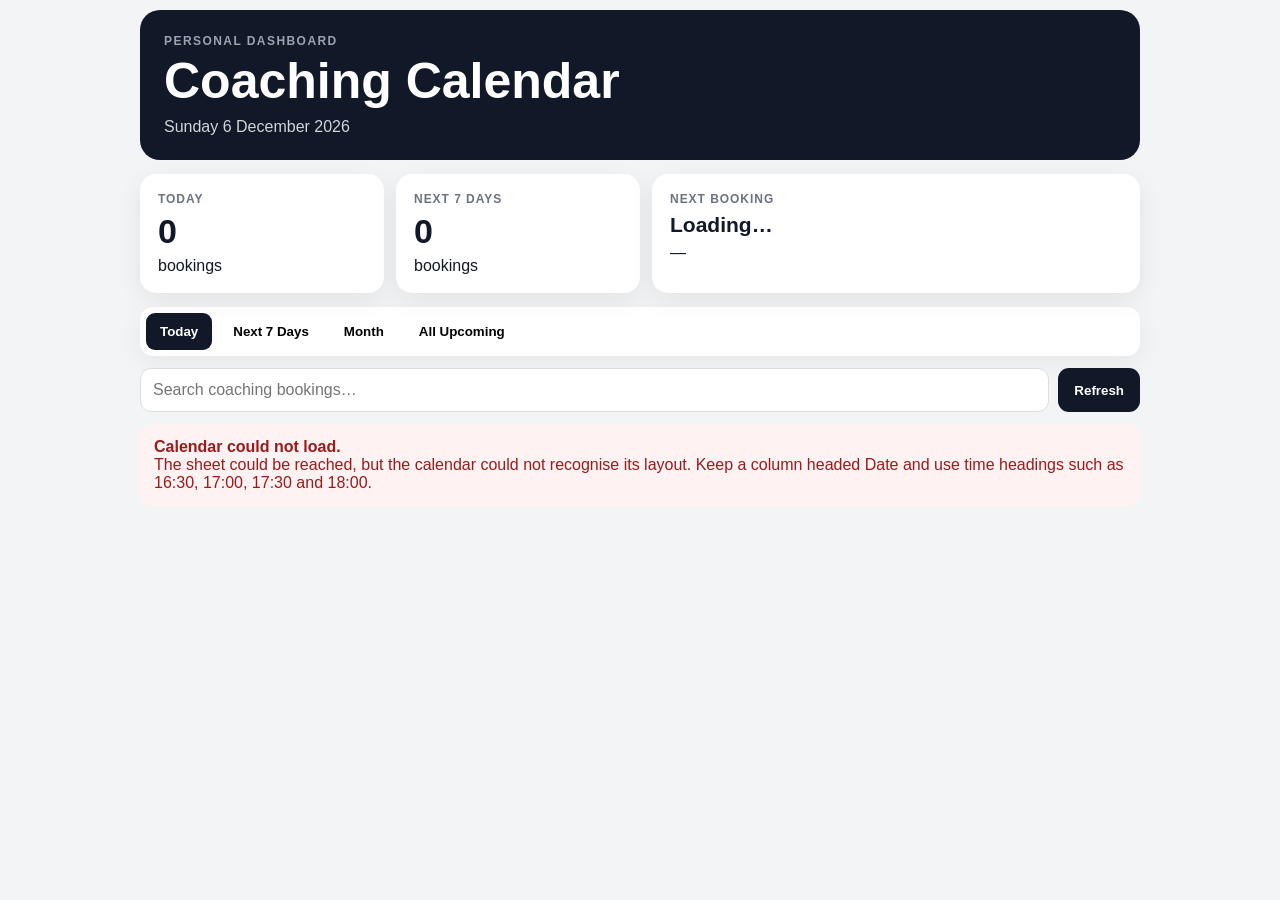
==== commit 4cd1bfc2: "Rename index-calendar-fixed.html to index.html" ====
--- a/index.html
+++ b/index.html
@@ -116,31 +116,70 @@
 
 function tableToEvents(table){
  if(!table||!table.cols||!table.rows)return [];
- let slots=[];
- table.cols.forEach((c,i)=>{
-   const x=String(c.label||'').trim();
-   if(i>0&&/^\d{1,2}:\d{2}$/.test(x))slots.push({i,time:x});
+
+ let rows=table.rows;
+ let headers=table.cols.map(c=>String(c.label||'').trim());
+
+ const usefulLabels=headers.some(x=>x);
+ if(!usefulLabels && rows.length){
+   headers=(rows[0].c||[]).map(cv);
+   rows=rows.slice(1);
+ }
+
+ let dateIndex=headers.findIndex(h=>/^date$/i.test(h));
+
+ if(dateIndex<0 && rows.length){
+   const first=(rows[0].c||[]).map(cv);
+   const found=first.findIndex(h=>/^date$/i.test(h));
+   if(found>=0){
+     dateIndex=found;
+     headers=first;
+     rows=rows.slice(1);
+   }
+ }
+
+ if(dateIndex<0) dateIndex=0;
+
+ const slots=[];
+ headers.forEach((h,i)=>{
+   if(/^\d{1,2}:\d{2}$/.test(String(h).trim())){
+     slots.push({i,time:String(h).trim()});
+   }
  });
- let rows=table.rows;
- if(!slots.length&&rows.length){
-   (rows[0].c||[]).forEach((c,i)=>{
-     const x=cv(c);
-     if(i>0&&/^\d{1,2}:\d{2}$/.test(x))slots.push({i,time:x});
+
+ if(!slots.length && rows.length){
+   const first=(rows[0].c||[]).map(cv);
+   first.forEach((h,i)=>{
+     if(/^\d{1,2}:\d{2}$/.test(String(h).trim())){
+       slots.push({i,time:String(h).trim()});
+     }
    });
-   if(slots.length)rows=rows.slice(1);
- }
- let out=[];
+   if(slots.length) rows=rows.slice(1);
+ }
+
+ const out=[];
+
  rows.forEach((r,ri)=>{
    const cells=r.c||[];
-   const ds=cv(cells[0]);
-   if(!ds)return;
-   slots.forEach(s=>{
-     const name=cv(cells[s.i]);
+   const dateText=cv(cells[dateIndex]);
+   if(!dateText)return;
+
+   slots.forEach(slot=>{
+     const name=cv(cells[slot.i]);
      if(!name)return;
-     const date=parseDate(ds,s.time);
-     if(date)out.push({date,name,time:s.time,id:ri+'-'+s.i});
+
+     const date=parseDate(dateText,slot.time);
+     if(date){
+       out.push({
+         date,
+         name,
+         time:slot.time,
+         id:ri+'-'+slot.i
+       });
+     }
    });
  });
+
  return out.sort((a,b)=>a.date-b.date);
 }
 
@@ -206,7 +245,7 @@
  }
 
  showError(
-   'Google is blocking public access to the sheet. In Google Sheets, set General access to “Anyone with the link” as Viewer, then refresh this page.'
+   'The sheet could be reached, but the calendar could not recognise its layout. Keep a column headed Date and use time headings such as 16:30, 17:00, 17:30 and 18:00.'
  );
 }
 
